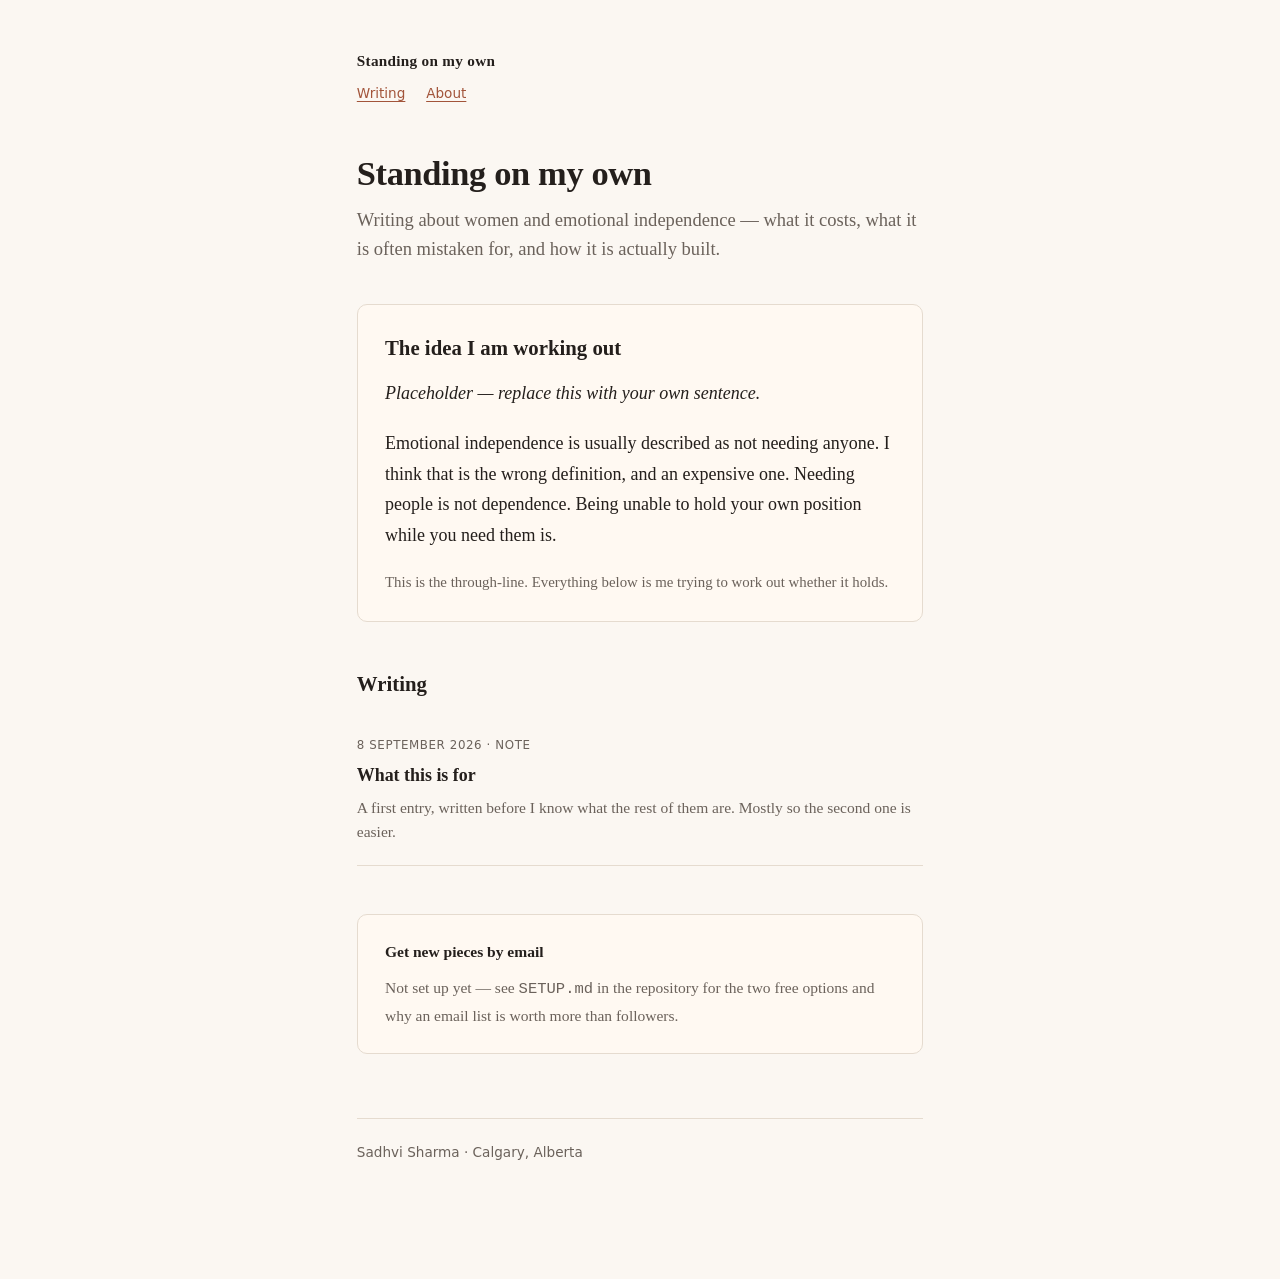
==== index.html @ 78bc881f "Set up the writing site Separate from the technical portfolio on purpose - a recruiter landing here," ====
<!doctype html>
<html lang="en">
<head>
<meta charset="utf-8">
<meta name="viewport" content="width=device-width, initial-scale=1">
<title>Standing on my own — Sadhvi Sharma</title>
<meta name="description" content="Writing on women and emotional independence. Daily notes, longer essays, and one idea being worked out in public.">
<link rel="stylesheet" href="style.css">
</head>
<body>
<div class="wrap">

<header class="site">
  <a class="name" href="/standing-on-my-own/">Standing on my own</a>
  <nav>
    <a href="/standing-on-my-own/">Writing</a>
    <a href="/standing-on-my-own/about.html">About</a>
  </nav>
</header>

<h1>Standing on my own</h1>
<p class="lede">Writing about women and emotional independence — what it costs,
what it is often mistaken for, and how it is actually built.</p>

<div class="thesis">
  <h2>The idea I am working out</h2>
  <p><em>Placeholder — replace this with your own sentence.</em></p>
  <p>Emotional independence is usually described as not needing anyone. I think
  that is the wrong definition, and an expensive one. Needing people is not
  dependence. Being unable to hold your own position while you need them is.</p>
  <p style="color:var(--muted); font-size:.93rem; margin-bottom:0;">This is the
  through-line. Everything below is me trying to work out whether it holds.</p>
</div>

<h2>Writing</h2>

  <!-- POSTS -->

  <a class="entry" href="2026-09-08-what-this-is-for.html">
    <span class="d">8 September 2026 · note</span>
    <h3>What this is for</h3>
    <p>A first entry, written before I know what the rest of them are. Mostly so the second one is easier.</p>
  </a>
  <!-- /POSTS -->

<div class="subscribe">
  <p style="margin-bottom:.6rem;"><b>Get new pieces by email</b></p>
  <p style="margin-bottom:0; color:var(--muted);">Not set up yet — see
  <code>SETUP.md</code> in the repository for the two free options and why an
  email list is worth more than followers.</p>
</div>

<footer>
  <p>Sadhvi Sharma · Calgary, Alberta</p>
</footer>

</div>
</body>
</html>
---- style.css ----
:root {
  --bg: #fbf7f2; --fg: #241f1c; --muted: #6b625b; --rule: #e5dbcf;
  --accent: #a2543a; --soft: #fff9f2; --quote: #8a6b52;
}
@media (prefers-color-scheme: dark) {
  :root:not([data-theme="light"]) {
    --bg: #171412; --fg: #ece5dd; --muted: #a2978d; --rule: #2f2925;
    --accent: #d99772; --soft: #1d1917; --quote: #c0a98f;
  }
}
:root[data-theme="dark"] {
  --bg: #171412; --fg: #ece5dd; --muted: #a2978d; --rule: #2f2925;
  --accent: #d99772; --soft: #1d1917; --quote: #c0a98f;
}
* { box-sizing: border-box; }
body {
  margin: 0; background: var(--bg); color: var(--fg);
  font: 18px/1.7 "Iowan Old Style", Charter, Palatino, Georgia, serif;
  -webkit-font-smoothing: antialiased;
}
.wrap { max-width: 38rem; margin: 0 auto; padding: 3rem 1.3rem 6rem; }
a { color: var(--accent); text-underline-offset: 3px; }
header.site { margin-bottom: 3rem; }
header.site .name { font-size: .95rem; letter-spacing: .02em; font-weight: 600;
                    text-decoration: none; color: var(--fg); display: block; margin-bottom: .5rem; }
header.site nav { display: flex; gap: 1.3rem; font-size: .85rem;
                  font-family: system-ui, sans-serif; }
h1 { font-size: 2.15rem; line-height: 1.22; text-wrap: balance; margin: 0 0 .7rem;
     letter-spacing: -.01em; }
h2 { font-size: 1.3rem; margin: 2.8rem 0 .8rem; text-wrap: balance; }
.lede { font-size: 1.16rem; color: var(--muted); margin: 0 0 2rem; line-height: 1.55; }
.date { font-family: system-ui, sans-serif; font-size: .8rem; color: var(--muted);
        letter-spacing: .04em; text-transform: uppercase; margin: 0 0 2.2rem; }
p { margin: 0 0 1.2rem; }
blockquote { margin: 2rem 0; padding: 0 0 0 1.3rem; border-left: 2px solid var(--accent);
             color: var(--quote); font-style: italic; font-size: 1.06rem; }
.entry { display: block; text-decoration: none; color: inherit; padding: 1.3rem 0;
         border-bottom: 1px solid var(--rule); }
.entry:hover h3 { color: var(--accent); }
.entry h3 { margin: 0 0 .35rem; font-size: 1.12rem; font-weight: 600; }
.entry p { margin: 0; color: var(--muted); font-size: .97rem; line-height: 1.55; }
.entry .d { font-family: system-ui, sans-serif; font-size: .74rem; color: var(--muted);
            text-transform: uppercase; letter-spacing: .05em; display: block; margin-bottom: .3rem; }
.thesis { background: var(--soft); border: 1px solid var(--rule); border-radius: 10px;
          padding: 1.6rem 1.7rem; margin: 2.5rem 0; }
.thesis h2 { margin-top: 0; }
.subscribe { background: var(--soft); border: 1px solid var(--rule); border-radius: 10px;
             padding: 1.5rem 1.7rem; margin: 3rem 0 0; }
.subscribe p { font-size: .97rem; }
footer { border-top: 1px solid var(--rule); margin-top: 4rem; padding-top: 1.4rem;
         font-family: system-ui, sans-serif; font-size: .85rem; color: var(--muted); }
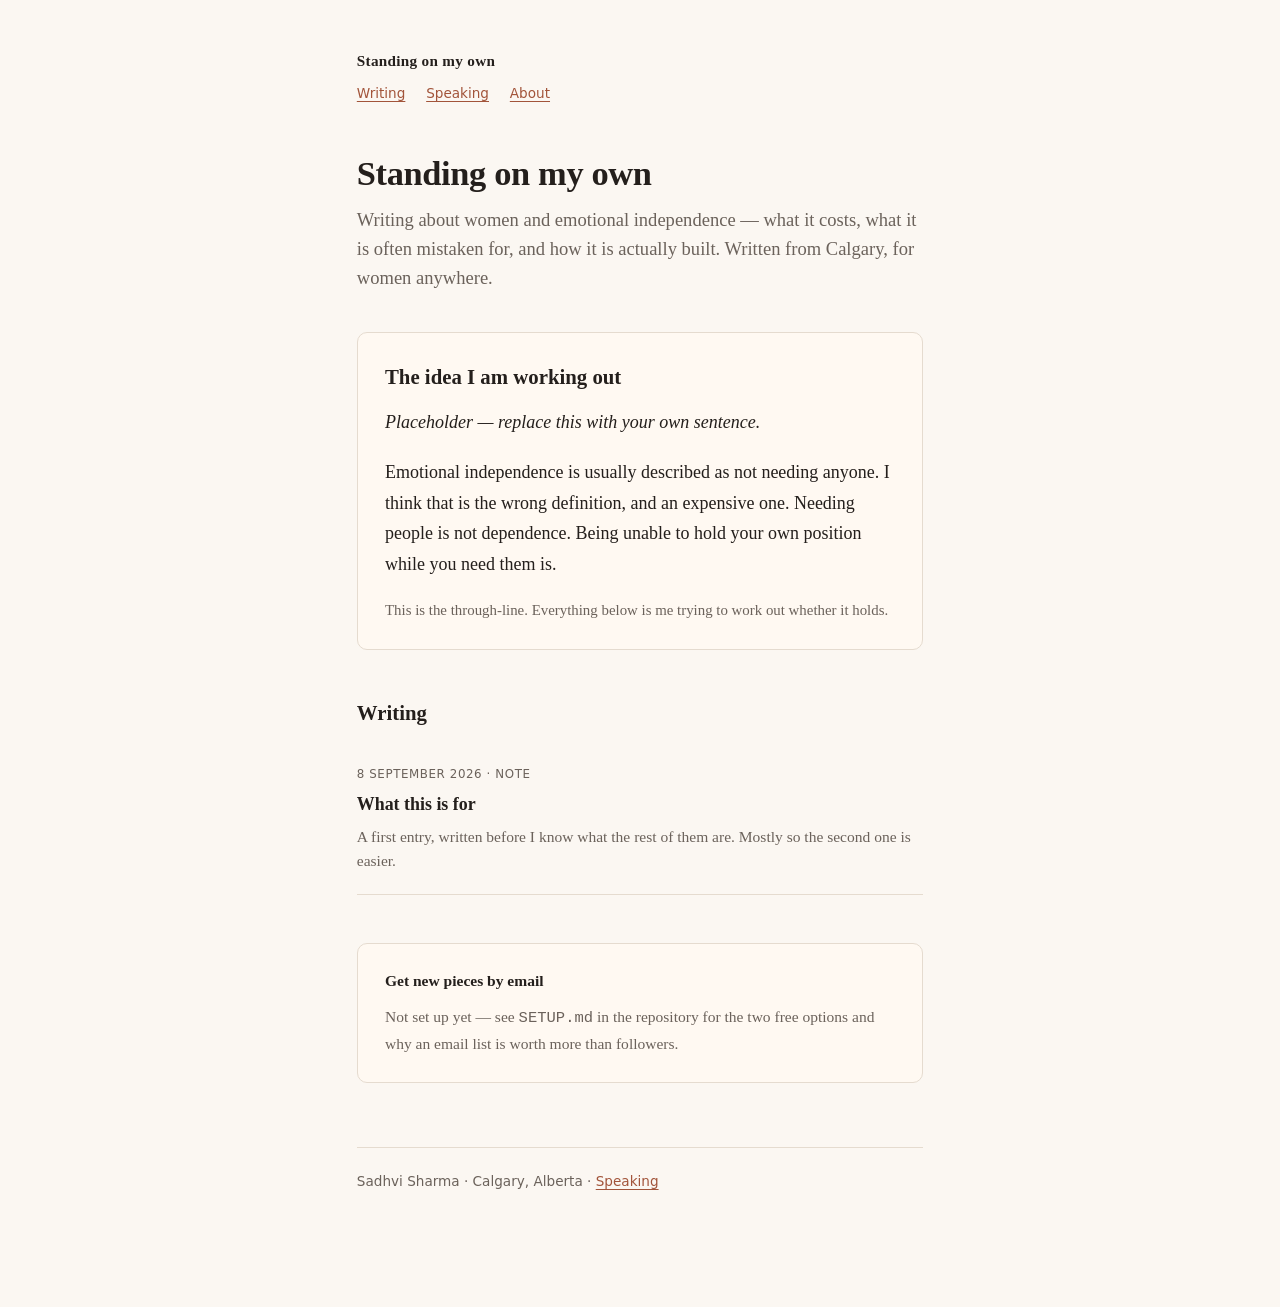
==== commit 6ac84b88: "Add a speaking page, and a sourcing rule for the writing The goal is TEDx and a global audience, so " ====
--- a/index.html
+++ b/index.html
@@ -14,13 +14,15 @@
   <a class="name" href="/standing-on-my-own/">Standing on my own</a>
   <nav>
     <a href="/standing-on-my-own/">Writing</a>
+    <a href="/standing-on-my-own/speaking.html">Speaking</a>
     <a href="/standing-on-my-own/about.html">About</a>
   </nav>
 </header>
 
 <h1>Standing on my own</h1>
 <p class="lede">Writing about women and emotional independence — what it costs,
-what it is often mistaken for, and how it is actually built.</p>
+what it is often mistaken for, and how it is actually built. Written from
+Calgary, for women anywhere.</p>
 
 <div class="thesis">
   <h2>The idea I am working out</h2>
@@ -51,7 +53,8 @@
 </div>
 
 <footer>
-  <p>Sadhvi Sharma · Calgary, Alberta</p>
+  <p>Sadhvi Sharma · Calgary, Alberta ·
+  <a href="/standing-on-my-own/speaking.html">Speaking</a></p>
 </footer>
 
 </div>
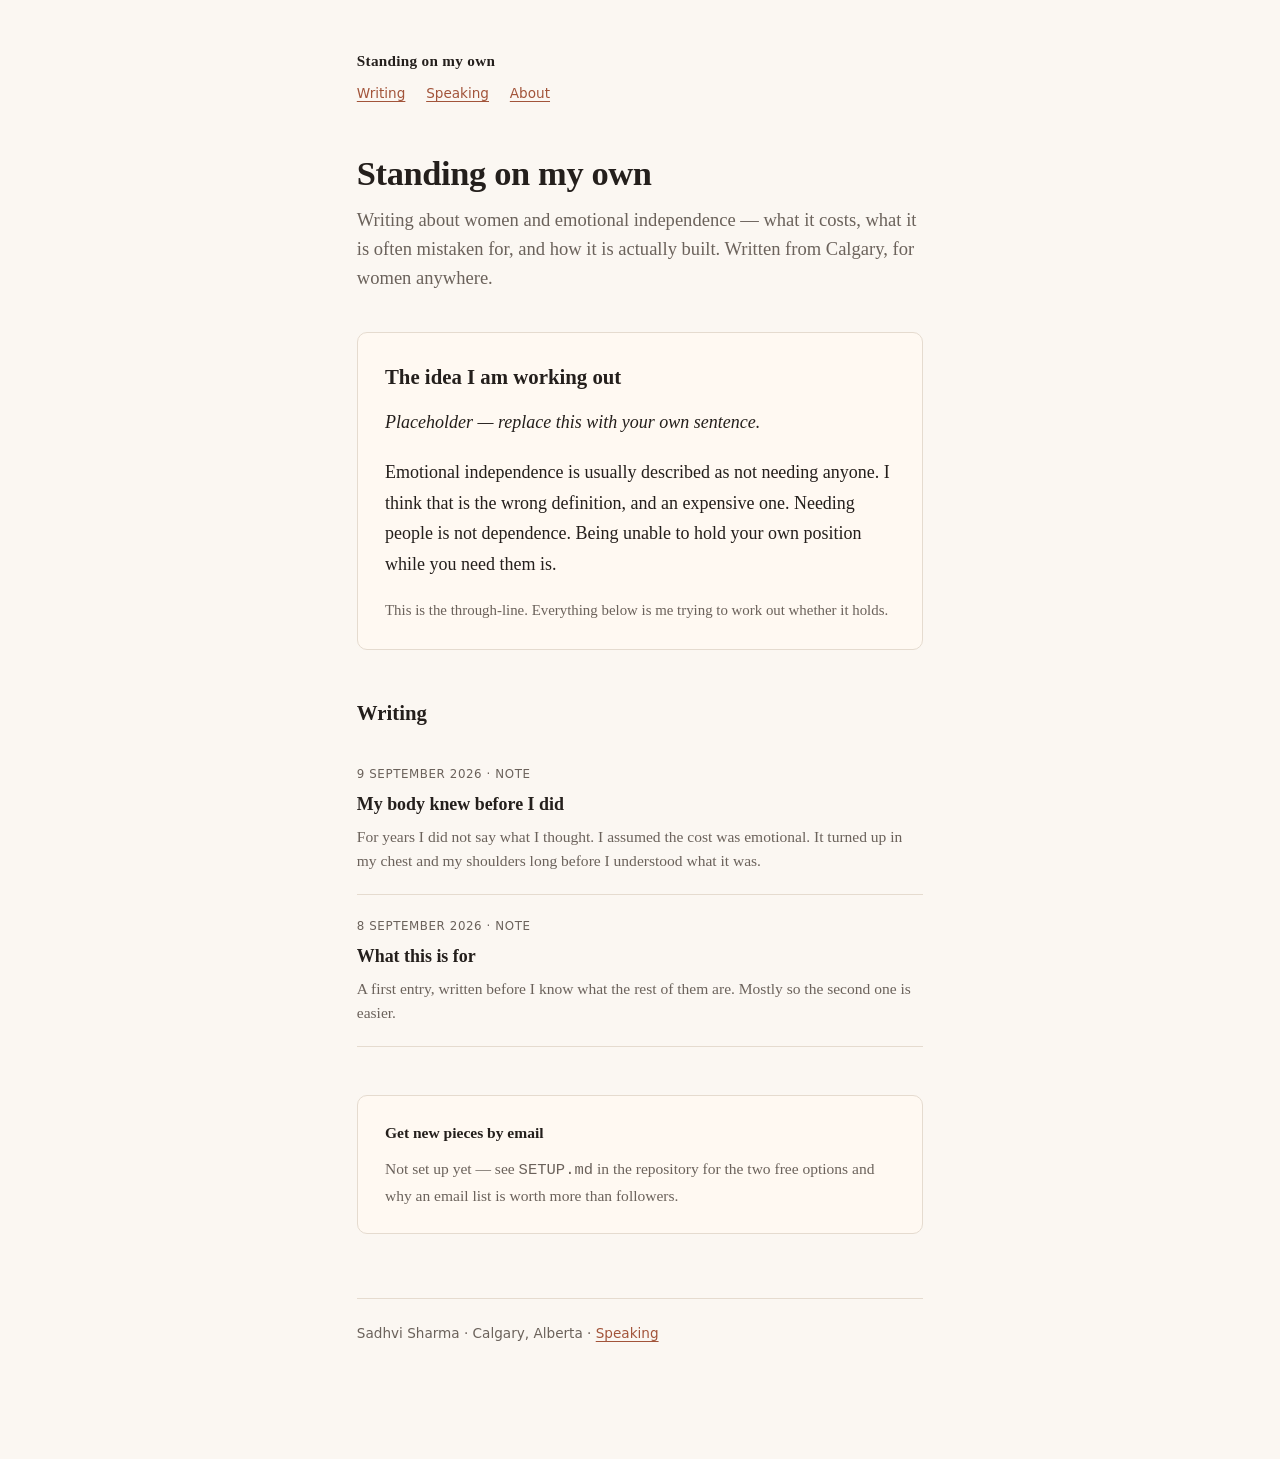
==== commit 3ecc3563: "First real piece: my body knew before I did The strongest material in it is the physical detail - th" ====
--- a/index.html
+++ b/index.html
@@ -38,6 +38,12 @@
 
   <!-- POSTS -->
 
+  <a class="entry" href="2026-09-09-my-body-knew-first.html">
+    <span class="d">9 September 2026 · note</span>
+    <h3>My body knew before I did</h3>
+    <p>For years I did not say what I thought. I assumed the cost was emotional. It turned up in my chest and my shoulders long before I understood what it was.</p>
+  </a>
+
   <a class="entry" href="2026-09-08-what-this-is-for.html">
     <span class="d">8 September 2026 · note</span>
     <h3>What this is for</h3>
